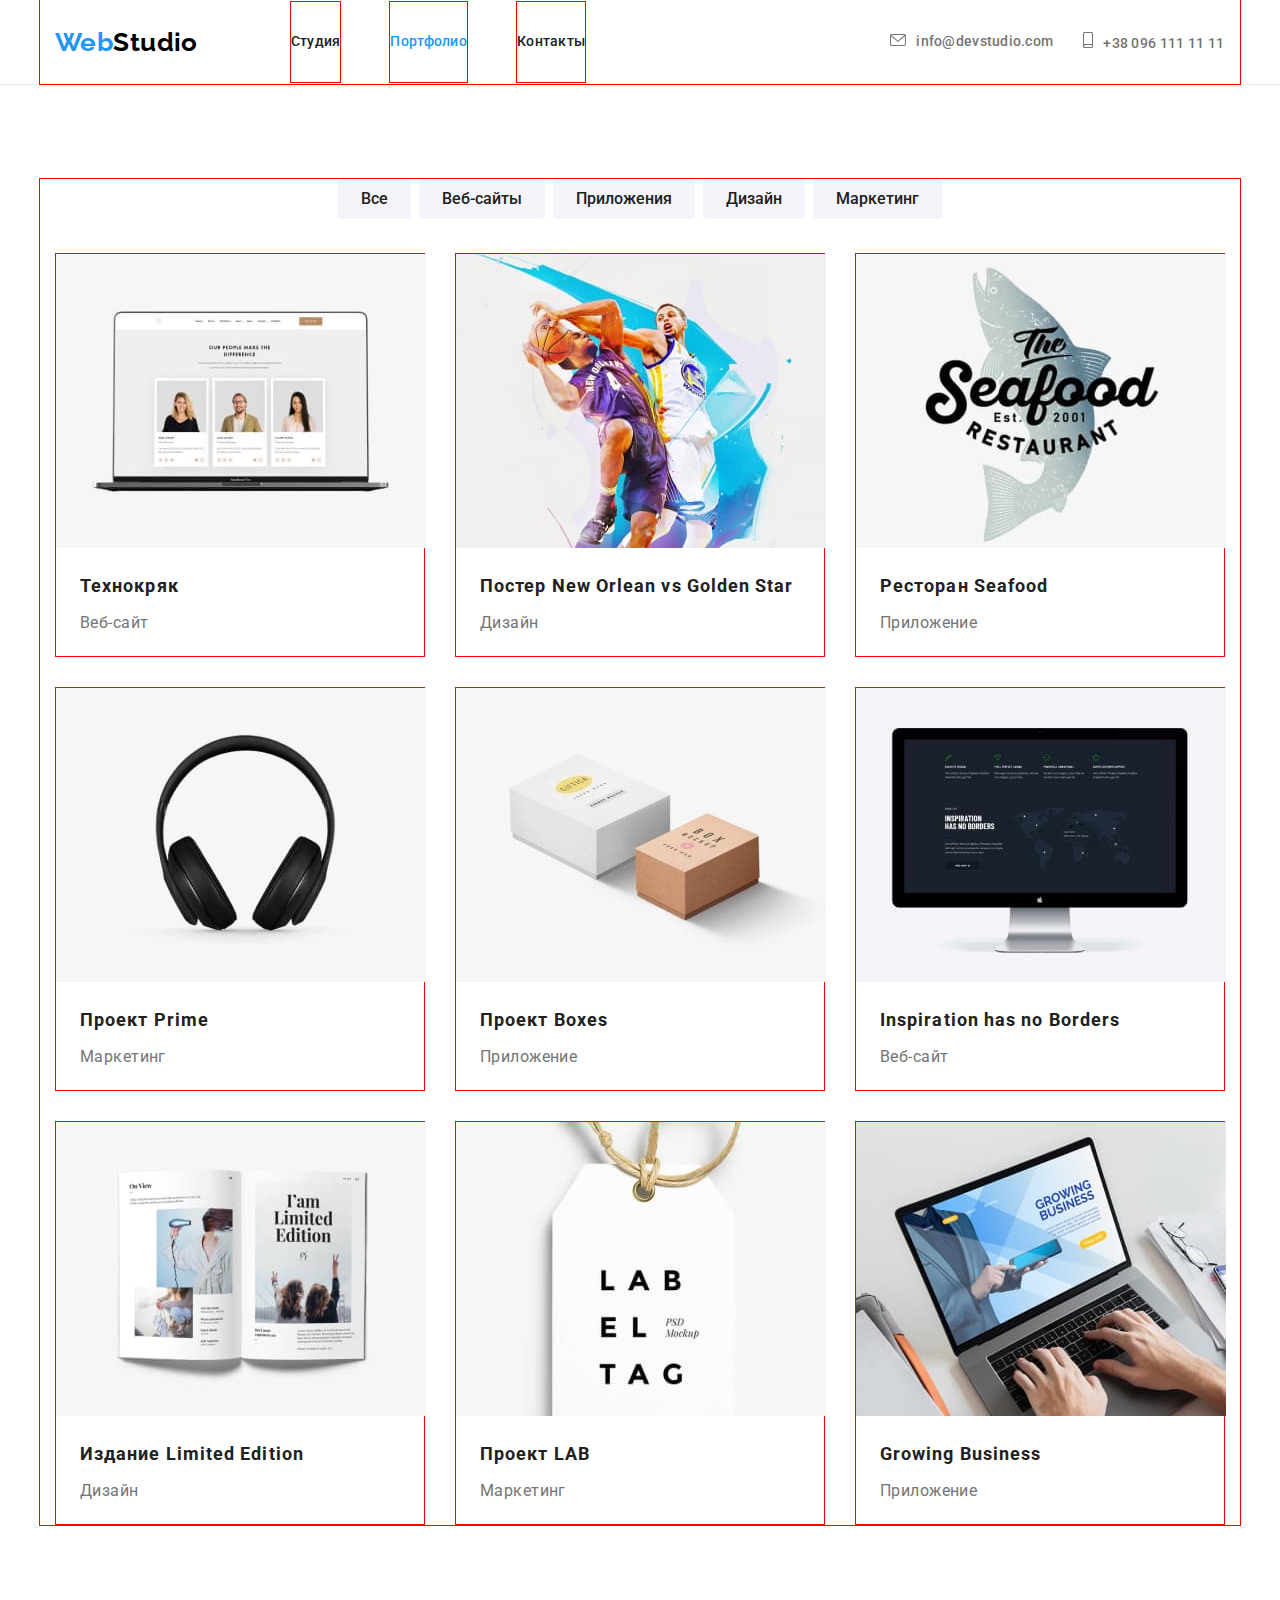
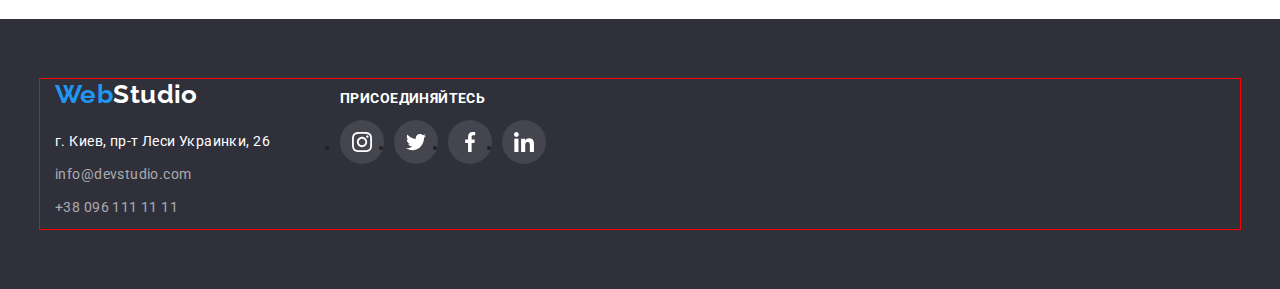
==== portfolio.html @ 24585e3c "coppied" ====
<!DOCTYPE html>
<html lang="en">
<head>
    <meta charset="UTF-8">
    <meta http-equiv="X-UA-Compatible" content="IE=edge">
    <meta name="viewport" content="width=device-width, initial-scale=1.0">
    <title>Document</title>
    <link rel="preconnect" href="https://fonts.googleapis.com">
    <link rel="preconnect" href="https://fonts.gstatic.com" crossorigin>
    <link href="https://fonts.googleapis.com/css2?family=Raleway:wght@700&family=Roboto:wght@400;500;700;900&display=swap"
        rel="stylesheet">
    <link rel="stylesheet" href="https://cdnjs.cloudflare.com/ajax/libs/modern-normalize/1.1.0/modern-normalize.min.css
">
    <link rel="stylesheet" href="./css/style.css">
    
   </head>

<body>

<header class="header">
    <div class="container main-nav">
        <a class="logo link" href=""><span class="current">Web</span>Studio</a>
        <nav class="header-nav">
            <ul class="header-list list">
                <li class="header-item"> <a href="./index.html" class="header-page link">Студия</a></li>
                <li class="header-item"> <a href="./portfolio.html" class="header-page current link">Портфолио</a></li>
                <li class="header-item"> <a href="" class="header-page link">Контакты</a></li>
            </ul>
        </nav>

        <ul class="contacts-list list">

            <li class="contacts-item"><a href="mailto:info@devstudio.com" class="contacts-mail link"><svg class="icon"
                        width="16" height="12">
                        <use href="./images/symbol5-defs.svg#icon-envel"></use>
                    </svg>info@devstudio.com</a></li>



            <li class="contacts-item"> <a href="tel:+380961111111" class="contacts-phone link"><svg class="icon"
                        width="10" height="16">
                        <use href="./images/symbol5-defs.svg#icon-tel"></use>
                    </svg>+38 096 111 11 11</a></li>

        </ul>
    </div>
</header>


<main>
<section class="main">
    <div class="container">
    <h1 class="visually-hidden">навигация</h1>
    <ul class="navigation-list list">
        <li class="btn"><button type="button" class="navigation-button"> Все</button></li>
        <li class="btn"><button type="button" class="navigation-button"> Веб-сайты</button></li>
        <li class="btn"><button type="button" class="navigation-button"> Приложения</button></li>
        <li class="btn"><button type="button" class="navigation-button"> Дизайн</button></li>
        <li class="btn"><button type="button" class="navigation-button"> Маркетинг</button></li>
    </ul>
    
    <ul class="portfolio-list list">        
        <li class="portfolio-item">          
             <a class="portfolio-link link" href=""> 
            <img src="./images/portfolio-image/portfol1.jpg" alt="экран" width="370" />
            <div class="card-border">
            <h2 class="portfolio-example">Технокряк</h2>
            <p class="portfolio-option">Веб-сайт</p></div></a>
        </li>
        <li class="portfolio-item">

            <a class="portfolio-link link" href=""> 
        <img src="./images/portfolio-image/portfol2.jpg" alt="баскетбол игроки" width="370" />
        <div class="card-border">
        <h2 class="portfolio-example"> Постер <span lang="en"> New Orlean vs Golden Star </span></h2>
        <p class="portfolio-option">Дизайн</p></div></a>
        </li>
        <li class="portfolio-item">
            <a class="portfolio-link link" href=""> 
            <img src="./images/portfolio-image/portfol3.jpg" alt="лого ресторана" width="370" />
            <div class="card-border">
            <h2 class="portfolio-example">Ресторан <span lang="en">Seafood </span></h2>
            <p class="portfolio-option">Приложение</p></div></a>
        </li>
        <li class="portfolio-item">
<a class="portfolio-link link" href=""> 
        <img src="./images/portfolio-image/portfol4.jpg" alt="наушники" width="370" />
        <div class="card-border">
    <h2 class="portfolio-example">Проект <span lang="en"> Prime </span></h2>
        <p class="portfolio-option">Маркетинг</p></div></a>
        </li>
        <li class="portfolio-item">
<a class="portfolio-link link" href=""> 
        <img src="./images/portfolio-image/portfol5.jpg" alt="наушники" width="370" />
        <div class="card-border">
        <h2 class="portfolio-example">Проект <span lang="en"> Boxes  </span></h2>
        <p class="portfolio-option">Приложение</p></div></a>
        </li>
        <li class="portfolio-item">
<a class="portfolio-link link" href=""> 
        <img src="./images/portfolio-image/portfol6.jpg" alt="черный экран" width="370" />
        <div class="card-border">
        <h2 lang="en" class="portfolio-example"> <span>Inspiration has no Borders </span></h2>
        <p class="portfolio-option">Веб-сайт</p></div></a>
        </li>
        <li class="portfolio-item">
<a class="portfolio-link link" href=""> 
        <img src="./images/portfolio-image/portfol7.jpg" alt="открытый журнал" width="370" />
        <div class="card-border">
        <h2 class="portfolio-example"> Издание <span lang="en">Limited Edition </span></h2>
        <p class="portfolio-option">Дизайн</p></div></a>
        </li>
        <li class="portfolio-item">
<a class="portfolio-link link" href=""> 
        <img src="./images/portfolio-image/portfol8.jpg" alt="бирка" width="370" />
        <div class="card-border">
        <h2 class="portfolio-example"> Проект <span lang="en"> LAB </span></h2>
        <p class="portfolio-option">Маркетинг</p></div></a>
        </li>
        <li class="portfolio-item">
     <a class="portfolio-link link" href="">        
            <img src="./images/portfolio-image/portfol9.jpg" alt="руки на клавиатуре" width="370"/>
            <div class="card-border">
            <h2 lang="en" class="portfolio-example"> <span> Growing Business </span></h2>
            <p class="portfolio-option">Приложение</p></div></a>
        </li>
    </ul>
    </div>
    </section>
    </main>


<footer class="footer">
    <div class="container box-footer">

        <div class="footer-text">
            <address>
                <a class="logo-footer link" href=""><span class="current">Web</span>Studio</a>

                <ul class="footer-list list">
                    <li class="footer-item"><a href="https://goo.gl/maps/V1P53VzgSbRP7Sv77" class="footer-address link"
                            target="_blank" rel="noopener noindex nofollow">г. Киев,
                            пр-т Леси Украинки, 26</a></li>

                    <li class="footer-item"><a href="mailto:info@devstudio.com"
                            class="footer-mail link">info@devstudio.com</a></li>
                    <li class="footer-item"><a href="tel:+380961111111" class="footer-phone link">+38 096 111 11
                            11</a></li>
                </ul>
            </address>
        </div>

        <div class="join">
            <h2 class="join-title">присоединяйтесь</h2>
            <ul class="socials-footer">
                <li class="soc-item-footer"> <a href="" class="soc-link-footer"> <svg class="soc-icon-footer" width="20"
                            height="20">
                            <use href="./images/symbol-defs.svg#icon-instagram"></use>
                        </svg></a></li>
                <li class="soc-item-footer"> <a href="" class="soc-link-footer"> <svg class="soc-icon-footer" width="20"
                            height="20">
                            <use href="./images/symbol-defs.svg#icon-twitter"></use>
                        </svg></a></li>
                <li class="soc-item-footer"> <a href="" class="soc-link-footer"> <svg class="soc-icon-footer" width="20"
                            height="20">
                            <use href="./images/symbol-defs.svg#icon-facebook"></use>
                        </svg></a></li>
                <li class="soc-item-footer"> <a href="" class="soc-link-footer"> <svg class="soc-icon-footer" width="20"
                            height="20">
                            <use href="./images/symbol-defs.svg#icon-linkedin"></use>
                        </svg></a></li>
            </ul>
        </div>

    </div>
</footer>
    </body>


</html>
---- css/style.css ----
:root{
    --header-color: #ffffff;
    --hero-footer-color: #2F303A;
    --button-color: #2196F3;
    --titles-color: #212121;
    --text-color: #757575;
    --btn-bcg-color: #F5F4FA;
    --logo-header-color: #000000;
    --footer-phone-color: rgba(255, 255, 255, 0.6);
}
img {
    display: block;
}


p,
h1,
h2,
h3,
h4,
h5,
h6 {
    margin: 0;
}

body {
    
    background-color: var(--header-color);
    color: var(--titles-color) ;
    font-family: 'Roboto',
    sans-serif;
    font-size: 14px;
    letter-spacing: 0.03em;
    }

   
.list {
   padding: 0;
   margin: 0;

list-style: none;
}

.link {
    text-decoration: none;
   
}

.container {
        width: 1200px;
        padding-left: 15px;
        padding-right: 15px;
        margin: 0 auto;

        outline: 1px solid red;
    }

.visually-hidden {
    position: absolute;
    white-space: nowrap;
    width: 1px;
    height: 1px;
    overflow: hidden;
    border: 0;
    padding: 0;
    clip: rect(0 0 0 0);
    clip-path: inset(50%);
    margin: -1px;
}

/*header*/

.header {
    border-bottom: 1px solid #ECECEC;
}
  
 
.main-nav {
    display: flex;
    align-items: center;
}

.header-list {
    display: flex;
    margin-left: 93px;
   
}

.header-list .header-item {

 outline: 1px solid red;  
    
}

.header-list .header-item+ .header-item {

margin-left: 50px;

}


.logo,
.logo-header {
    
    font-family: 'Raleway',sans-serif;
    font-style: normal;
    font-weight: 700;
    font-size: 26px;
    line-height: 1.19;                  

    color: var(--logo-header-color);
}

.header-page {
    display: block;
    padding-top: 32px;
    padding-bottom: 32px;
}
   

.header-item,
.header-page {

    font-weight: 500;
    line-height: 1.14;
    letter-spacing: 0.02em;

    color: var(--titles-color)
    
         }


.current {
    color: var(--button-color)
}

.contacts-list {
    display: flex;
    margin-left: auto;
    align-items: center;
    margin-left: 305px;
    margin-right: auto;
}

.contacts-list .contacts-item+ .contacts-item {
    margin-left: 30px;
}


.contacts-item{
    display: block;
    align-items: center;

}

.contacts-item :hover,
.contacts-item :focus{
    color: #2196F3;
    fill: currentColor;
}

.icon {
    margin-right: 10px;
    fill: currentColor;
}

/*.contacts-mail::before{
content: "";
width: 16px;
height: 12px;

background-size: contain;
background-image: url(../images/envel.svg);
display: block;
margin-right: 10px;

cursor: pointer;
}


/*.contacts-phone::before{
content: "";
width: 10px;
height: 16px;

background-size: contain;
background-image: url(../images/tel.svg);
display: block;
margin-right: 10px;
cursor: pointer;

}*/
 
.contacts-phone::before :hover {
fill: #2196F3;
}
.contacts-mail,
.contacts-phone {
    
    font-family: 'Roboto';
    font-style: normal;
    font-weight: 500;
    line-height: 1.14;
    letter-spacing: 0.02em;
display: flex;
    padding: 32px 0;
align-items: baseline;
    color: var(--text-color);
}


.header-item :hover,
.header-item :focus {

    color: var(--button-color);
    background-color: var(--header-color);
}

.contacts-item :hover,
.contacts-item :focus {
    color: var(--button-color);
}



/*first-page*/

/*hero*/

.hero {
text-align: center; 
background: var(--hero-footer-color);

margin-bottom: 0;
padding-top: 200px;
padding-bottom: 280px;
max-width: 1600px;
height: 600px;
margin: 0 auto;
}


.hero {
    background-image: linear-gradient(rgba(47, 48, 58, 0.4),
     rgba(47, 48, 58, 0.4)), url(./image.css/hero-image.png);
   
    background-repeat: no-repeat;
    background-position: center;
    background-size: cover;
   

   

}
.hero-title {        
    width: 696px;

    margin: 0 auto;   
    margin-bottom: 30px;
    font-weight: 900;
    font-size: 44px;
    line-height: 1.36;
    letter-spacing: 0.06em;
    
    text-transform: uppercase;
    color: var(--header-color)
    
   }

.hero-button {
    border: 1px transparent;
    border-radius: 4px;
    padding: 10px 32px;
    margin-top: 0;

    width: 200px;
    height: 50px;
    display: inline-block;
    
    
    font-family: inherit;
    font-style: normal;
    font-size: 16px;
    line-height: 1.87;
    letter-spacing: 0.06em;
    background-color: var(--button-color);

    color: var(--header-color);

    cursor: pointer;
}

.hero-button:hover {
 color: var(--header-color);
 background: #188CE8;
}

    /*main*/

    /* features */

    .features-list {
        display: flex;
    }

    .features-list .features-item+ .features-item{
        margin-left: 30px;
    }

    .features-item-title{
      font-size: 14px; 
     margin-bottom: 10px;

    font-weight: 700;
    line-height: 1.14;
    text-transform: uppercase;
    
    color: var(--titles-color);
    }
     
    
    .features-item-title-text {
        
        font-weight: 400;
        line-height: 1.71; 

        color: var(--text-color);}

    .features  {
       padding-top: 94px;
       padding-bottom: 94px;
        }
        
.features-item::before {
    display: block;
    content: "";
        height: 120px;
    background-color: red;
   margin-bottom: 30px;
    
    background-repeat: no-repeat;
    background-position: center;
    background-color: #F5F4FA;
}

.icon-antena::before{
    background-image: url(../images/antenna\ .png);
}
.icon-watch::before{
    background-image: url(../images/watch.png);
}
.icon-comp::before{
    background-image: url(../images/comp.png);
}
.icon-astronaut::before{
    background-image: url(../images/astronaut\ .png);
}
/*product*/

.product {

    margin-top: 0;
    padding: bottom 94px;;
    }

.product-title {
    margin-bottom: 50px;
    margin-top: 0;

    font-weight: 700;
    font-size: 36px;
    line-height: 1.16;    
    text-align: center;

    color: var(--titles-color);    
}



.product-list{

    display: flex;
    margin-top: 0;
      }

   .product-list .product-image+ .product-image{
       margin-left: 30px;
   }

/*staff*/


.staff {
    padding: 94px 0;
    margin-top: 94px;
    margin-bottom: 0;

    background-color: #F5F4FA;   
      }  

 .position {
     padding-top: 30px;
     text-align: center;
 } 

.staff-person{

    background-color: var(--header-color);

    border-radius: 0px 0px 4px 4px;
    box-shadow: 0px 1px 3px rgba(0, 0, 0, 0.12),
    0px 1px 1px rgba(0, 0, 0, 0.14),
    0px 2px 1px rgba(0, 0, 0, 0.2);
    border-radius: 0px 0px 4px 4px;

    cursor: pointer;
        }

.staff-title {
margin-bottom: 50px;
   
font-weight: 700;
font-size: 36px;
line-height: 1.16;
text-align: center;

color: var(--hero-footer-color);
}

 .staff-name {
    margin-top: 0;
    margin-bottom: 10px;
    text-align: center;

    font-weight: 500;
    font-size: 16px;
    line-height: 1.18; 
    
    color: var(--titles-color);
 }

 .staff-job {
    margin-top: 0px;
    
    font-weight: 400;
    font-size: 16px;
    line-height: 1.18;   
        
    color: var(--text-color);
 }

 .staff-list {
     display: flex;
      }

.staff-list .staff-person+.staff-person {
    margin-left: 30px;
}

.socials {
    display: flex;
    justify-content: center;

    margin-top: 16px;
    padding-bottom: 30px;
}

.soc-link {
    width: 44px;
    height: 44px;
    
    display: flex;
    border-radius: 50px;
    justify-content: center;
    align-items: center;
 
}

.soc-item :hover{
    background-color: var(--button-color);

}

.soc-icon {
    fill: #AFB1B8;
}

.soc-link:hover .soc-icon,
.soc-link:focus .soc-icon  {                       
    fill: #ffffff;
  
}


 .soc-item + .soc-item {
    margin-left: 10px;
}


 /*second-page*/
 
/*main*/
.main {
    padding-top: 94px;
    padding-bottom: 94px;
}
.navigation-list {
    justify-content: center;
    display: flex;     
}

.navigation-list .btn+ .btn{
    margin-left: 8px;
}

.navigation-button  {
    padding: 6px 22px;

    text-align: center;
    max-width: 145px;
    display: block;
    border-radius: 4px;
    border: 1px solid transparent;
    font-family: inherit;
    font-style: normal;
    font-weight: 500;
    font-size: 16px;
    line-height: 1.62;      

    background-color:var(--btn-bcg-color);
    color: var(--titles-color);
    cursor: pointer;
    
}


.navigation-button:hover ,
.navigation-button:focus{

    color: var(--header-color);
    background-color: var(--button-color);

    box-shadow: 0px 3px 1px rgba(0, 0, 0, 0.1),
    0px 1px 2px rgba(0, 0, 0, 0.08),
    0px 2px 2px rgba(0, 0, 0, 0.12);
    border-radius: 4px;
    
} 

.portfolio-item {
margin-bottom: 30px;
margin-right: 30px;
width: 370px;
height: 404px;
    cursor: pointer;
   border: 1px solid red;

}


.portfolio-item:nth-child(3n) {
    margin-right: 0;
}


.portfolio-item:nth-last-child(-n +3) {
     margin-bottom: 0;
}


.portfolio-link{
    display: block;
}

.portfolio-link:hover,
.portfolio-link:focus
 {
  box-shadow: 0px 1px 1px rgba(0, 0, 0, 0.12),
        0px 4px 4px rgba(0, 0, 0, 0.06),
        1px 4px 6px rgba(0, 0, 0, 0.16);
        
}

.portfolio-list {
    display: flex;
    flex-wrap: wrap;
    margin-top: 34px;
  
}
 
.card-border {
    
    padding: 20px 24px;
    width: 370px;
}

.portfolio-example {
    margin-bottom: 4px;

    font-weight: 700;
    font-size: 18px;
    line-height: 2;        
    letter-spacing: 0.06em;    
    
    color: var(--titles-color);
}

.portfolio-option {
    font-weight: 400;
    font-size: 16px;
    line-height: 1.87;    
        
    color: var(--text-color);
}


/*clients*/

.clients{
    padding: 94px 0;
}

.clients-title {
    font-family: 'Roboto';
    font-style: normal;
    font-weight: 700;
    font-size: 36px;
    line-height: 42px;
    text-align: center;
    letter-spacing: 0.03em;
    
    color: #212121;

    
    margin-bottom: 50px;
}

.clients-list {
    display: flex;
  
   margin-left: 0;
}

.clients-list .clients-logo+.clients-logo {
    margin-left: 30px;
}

/*.clients-list :hover{
    border-color: #2196F3;
    fill: #2196F3;
}*/

.svg-link {
    fill: #AFB1B8;
}

.svg-link:hover,
.svg-link:focus{
    fill: #2196F3 ;
}

.clients-logo {
    width: 170px;
    height: 92px;
    
    align-items: center;
    justify-content: center;
   
    border: 1px solid #AFB1B8;
    border-radius: 4px;

    cursor: pointer;
    display: flex;
    
}


.client-icon {
    display: flex;
    margin: 16px 32px;   
  
   }

.clients-logo:hover,
.clients-logo:focus {

    border-color: var(--button-color);
    }

 /*footer*/

 
.footer {
    display: flex;
    padding: 60px 0;
    
    background-color: var(--hero-footer-color);
    
   }

.box-footer {
   
display: flex;
align-items: baseline;
}
   

   .footer-text {
    
    align-items: center;
    
   }

.footer-list {
    font-family: 'Roboto';
    font-style: normal;
    font-weight: 400;
    line-height: 1.71;
    
   }


.footer-list :hover {
    color: var(--button-color)
}

.logo-footer{
    display: inline-block;
   
    margin-bottom: 20px;
   
    font-family: 'Raleway', sans-serif;
    font-style: normal; 
    font-weight: 700;
    font-size: 26px;
    line-height: 1.19;      
        
    color: var(--header-color);
}

.footer-address, .footer-mail {  

    color: var(--header-color);
}



.footer-mail,
.footer-phone { 

    color: var(--footer-phone-color);
}

.footer-item {
    margin-bottom: 9px;
}

.footer-item :last-child {
    margin-bottom: 0;
}

.join {
  margin-left: 70px; 
 width: 206px;
 height: 80px;

}  
   

.join-title {
    font-family: 'Roboto';
    font-style: normal;
    font-weight: 700;
    font-size: 14px;
    line-height: 16px;
    letter-spacing: 0.03em;
    text-transform: uppercase;
   
    color: #FFFFFF;

}



.soc-link-footer{
    width: 44px;
    height: 44px;
    background-color:  rgba(255, 255, 255, 0.1);;
    display: flex;
    border-radius: 50px;
    justify-content: center;
    align-items: center;
margin-left: 0;
}

.soc-item-footer+ .soc-item-footer{
    margin-left: 10px;
}

.soc-link-footer:hover{
    background-color: #2196F3;
   
}

.socials-footer {
    display: flex;
  justify-content: center;
    padding-left: 0;
    
    padding: 0 auto;
}



.soc-icon-footer{
    fill: #ffffff;
}
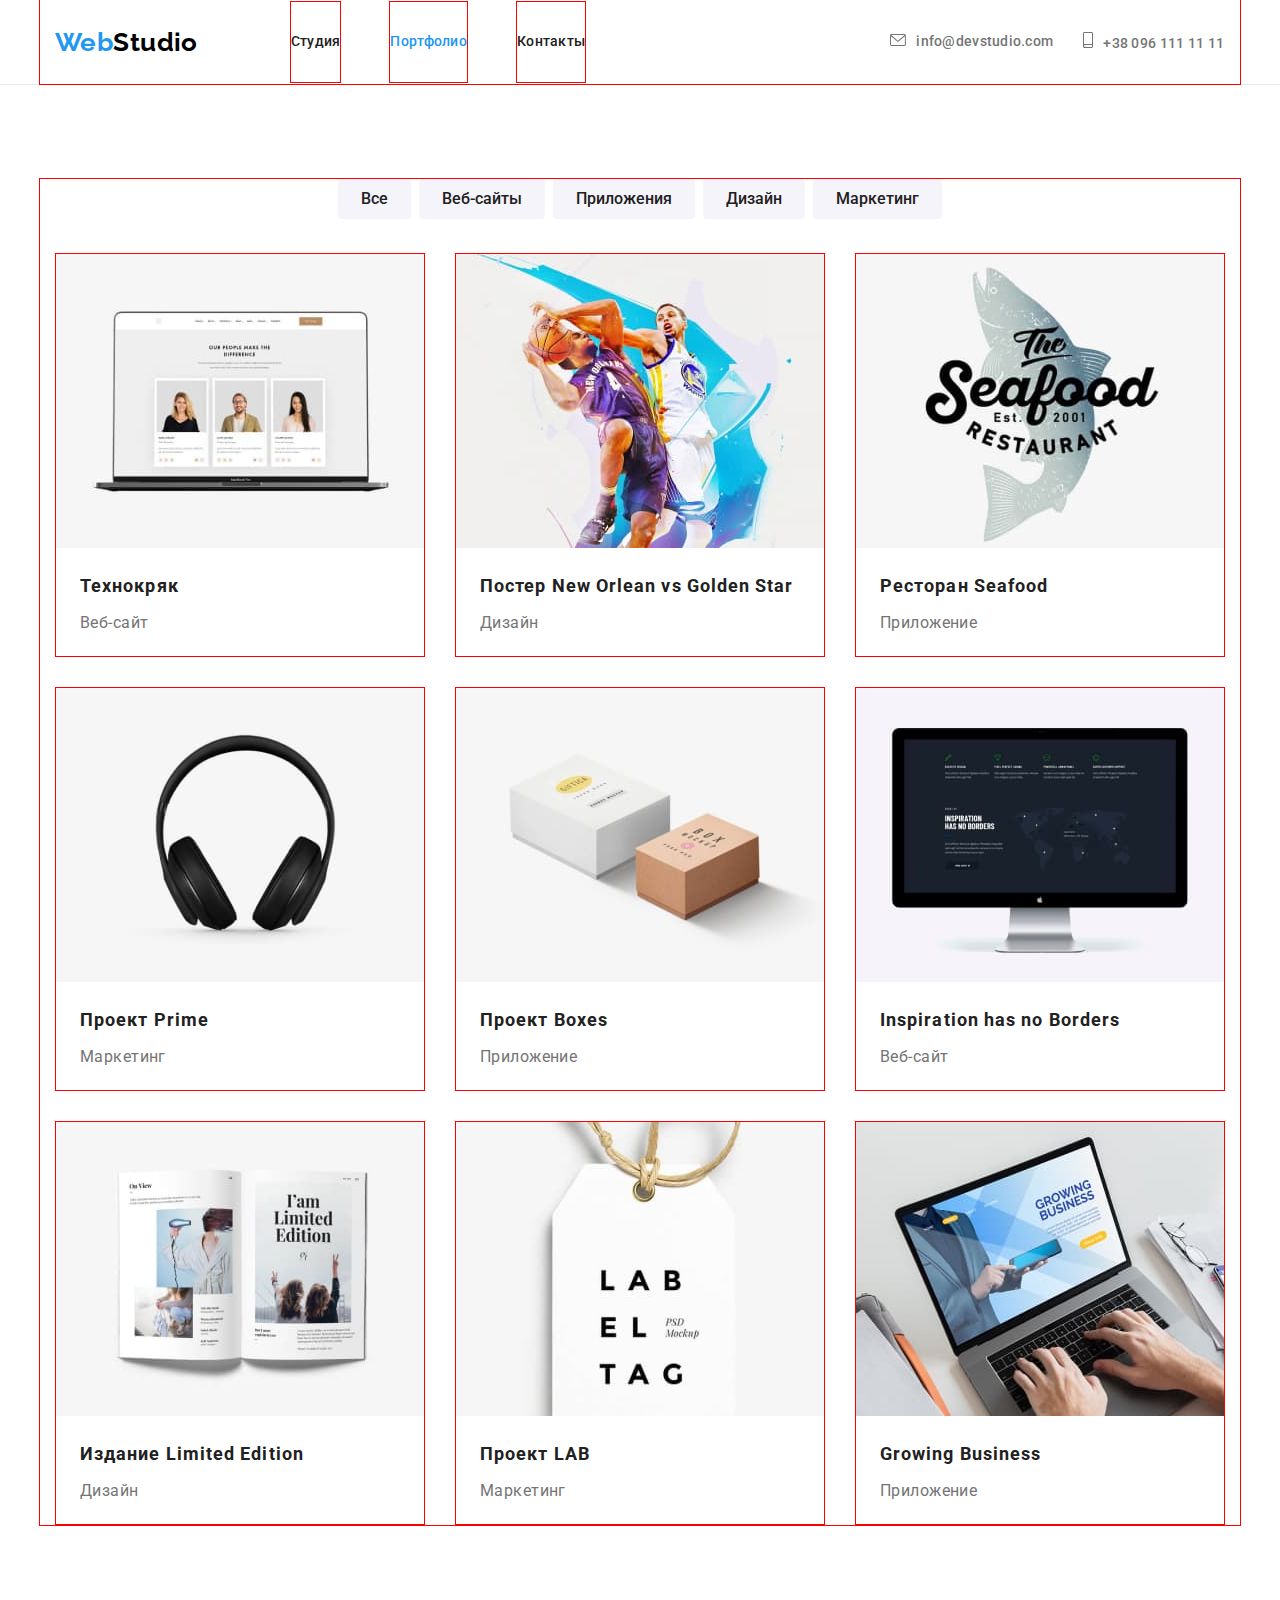
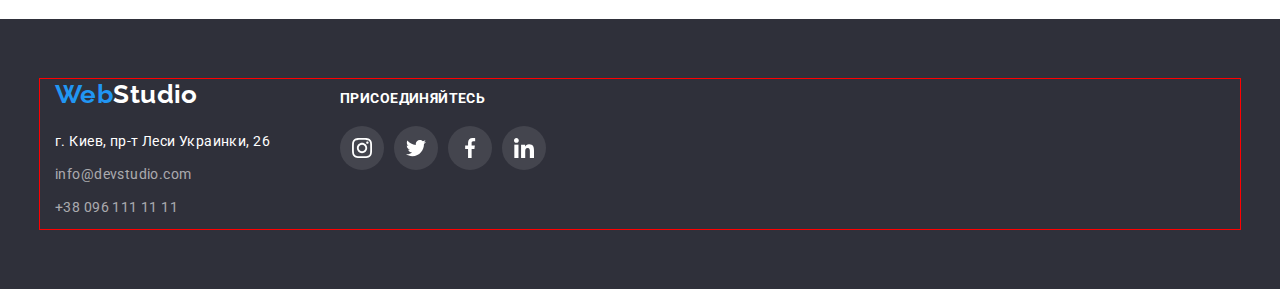
==== commit a7ba3dd6: "jg" ====
--- a/portfolio.html
+++ b/portfolio.html
@@ -59,70 +59,124 @@
         <li class="btn"><button type="button" class="navigation-button"> Маркетинг</button></li>
     </ul>
     
-    <ul class="portfolio-list list">        
-        <li class="portfolio-item">          
-             <a class="portfolio-link link" href=""> 
-            <img src="./images/portfolio-image/portfol1.jpg" alt="экран" width="370" />
+    <ul class="portfolio-list list"> 
+
+           <li class="portfolio-item">   
+                <div class="portfolio-thumb">
+             <a class="portfolio-link link" href="">                
+                   
+             <img src="./images/portfolio-image/portfol1.jpg" alt="экран" width="370" /></a>
+            <p class="portfolio-text">Ресурс предлагает комплексные предложения с разным уровнем функционала и сервисов. Все это
+                позволит посетителю получить
+                исчерпывающие сведения о компании или частном лице.</p></div>
             <div class="card-border">
             <h2 class="portfolio-example">Технокряк</h2>
-            <p class="portfolio-option">Веб-сайт</p></div></a>
-        </li>
-        <li class="portfolio-item">
-
-            <a class="portfolio-link link" href=""> 
-        <img src="./images/portfolio-image/portfol2.jpg" alt="баскетбол игроки" width="370" />
-        <div class="card-border">
-        <h2 class="portfolio-example"> Постер <span lang="en"> New Orlean vs Golden Star </span></h2>
-        <p class="portfolio-option">Дизайн</p></div></a>
-        </li>
-        <li class="portfolio-item">
-            <a class="portfolio-link link" href=""> 
-            <img src="./images/portfolio-image/portfol3.jpg" alt="лого ресторана" width="370" />
+            <p class="portfolio-option">Веб-сайт</p></div>
+          </li>
+
+          <li class="portfolio-item">
+          <div class="portfolio-thumb">  
+            <a class="portfolio-link link" href="">  
+    
+          <img src="./images/portfolio-image/portfol2.jpg" alt="баскетбол игроки" width="370" /></a>
+          <p class="portfolio-text">Ресурс предлагает комплексные предложения с разным уровнем функционала и сервисов. Все это
+            позволит посетителю получить
+            исчерпывающие сведения о компании или частном лице.</p></div>
+           
+          <div class="card-border">
+          <h2 class="portfolio-example"> Постер <span lang="en"> New Orlean vs Golden Star </span></h2>
+          <p class="portfolio-option">Дизайн</p></div>
+          </li>
+
+          <li class="portfolio-item">
+          <div class="portfolio-thumb">  
+            <a class="portfolio-link link" href="">  
+    
+            <img src="./images/portfolio-image/portfol3.jpg" alt="лого ресторана" width="370" /></a>
+            <p class="portfolio-text">Ресурс предлагает комплексные предложения с разным уровнем функционала и сервисов. Все это
+                позволит посетителю получить
+                исчерпывающие сведения о компании или частном лице.</p></div>
             <div class="card-border">
             <h2 class="portfolio-example">Ресторан <span lang="en">Seafood </span></h2>
-            <p class="portfolio-option">Приложение</p></div></a>
-        </li>
-        <li class="portfolio-item">
-<a class="portfolio-link link" href=""> 
-        <img src="./images/portfolio-image/portfol4.jpg" alt="наушники" width="370" />
-        <div class="card-border">
-    <h2 class="portfolio-example">Проект <span lang="en"> Prime </span></h2>
-        <p class="portfolio-option">Маркетинг</p></div></a>
-        </li>
-        <li class="portfolio-item">
-<a class="portfolio-link link" href=""> 
-        <img src="./images/portfolio-image/portfol5.jpg" alt="наушники" width="370" />
+            <p class="portfolio-option">Приложение</p></div>
+            </li>
+
+             <li class="portfolio-item">
+           <div class="portfolio-thumb">  
+           <a class="portfolio-link link" href="">
+   
+            <img src="./images/portfolio-image/portfol4.jpg" alt="наушники" width="370" /></a>
+           <p class="portfolio-text">Ресурс предлагает комплексные предложения с разным уровнем функционала и сервисов. Все это
+            позволит посетителю получить
+            исчерпывающие сведения о компании или частном лице.</p></div>
+              <div class="card-border">
+         <h2 class="portfolio-example">Проект <span lang="en"> Prime </span></h2>
+        <p class="portfolio-option">Маркетинг</p></div>
+        </li>
+
+        <li class="portfolio-item">
+          <div class="portfolio-thumb">  
+        <a class="portfolio-link link" href="">
+   
+        <img src="./images/portfolio-image/portfol5.jpg" alt="наушники" width="370" /></a>
+        <p class="portfolio-text">Ресурс предлагает комплексные предложения с разным уровнем функционала и сервисов. Все это
+            позволит посетителю получить
+            исчерпывающие сведения о компании или частном лице.</p></div>
         <div class="card-border">
         <h2 class="portfolio-example">Проект <span lang="en"> Boxes  </span></h2>
-        <p class="portfolio-option">Приложение</p></div></a>
-        </li>
-        <li class="portfolio-item">
-<a class="portfolio-link link" href=""> 
-        <img src="./images/portfolio-image/portfol6.jpg" alt="черный экран" width="370" />
+        <p class="portfolio-option">Приложение</p></div>
+        </li>
+
+        <li class="portfolio-item">
+         <div class="portfolio-thumb">  
+         <a class="portfolio-link link" href=""> 
+    
+        <img src="./images/portfolio-image/portfol6.jpg" alt="черный экран" width="370" /></a>
+        <p class="portfolio-text">Ресурс предлагает комплексные предложения с разным уровнем функционала и сервисов. Все это
+            позволит посетителю получить
+            исчерпывающие сведения о компании или частном лице.</p></div>
         <div class="card-border">
         <h2 lang="en" class="portfolio-example"> <span>Inspiration has no Borders </span></h2>
-        <p class="portfolio-option">Веб-сайт</p></div></a>
-        </li>
-        <li class="portfolio-item">
-<a class="portfolio-link link" href=""> 
-        <img src="./images/portfolio-image/portfol7.jpg" alt="открытый журнал" width="370" />
+        <p class="portfolio-option">Веб-сайт</p></div>
+        </li>
+
+        <li class="portfolio-item">
+          <div class="portfolio-thumb">  
+        <a class="portfolio-link link" href="">  
+    
+        <img src="./images/portfolio-image/portfol7.jpg" alt="открытый журнал" width="370" /></a>
+        <p class="portfolio-text">Ресурс предлагает комплексные предложения с разным уровнем функционала и сервисов. Все это
+            позволит посетителю получить
+            исчерпывающие сведения о компании или частном лице.</p></div>
         <div class="card-border">
         <h2 class="portfolio-example"> Издание <span lang="en">Limited Edition </span></h2>
-        <p class="portfolio-option">Дизайн</p></div></a>
-        </li>
-        <li class="portfolio-item">
-<a class="portfolio-link link" href=""> 
-        <img src="./images/portfolio-image/portfol8.jpg" alt="бирка" width="370" />
+        <p class="portfolio-option">Дизайн</p></div>
+        </li>
+
+        <li class="portfolio-item">
+        <div class="portfolio-thumb">  
+        <a class="portfolio-link link" href=""> 
+    
+        <img src="./images/portfolio-image/portfol8.jpg" alt="бирка" width="370" /></a>
+        <p class="portfolio-text">Ресурс предлагает комплексные предложения с разным уровнем функционала и сервисов. Все это
+            позволит посетителю получить
+            исчерпывающие сведения о компании или частном лице.</p></div>
         <div class="card-border">
         <h2 class="portfolio-example"> Проект <span lang="en"> LAB </span></h2>
-        <p class="portfolio-option">Маркетинг</p></div></a>
-        </li>
-        <li class="portfolio-item">
-     <a class="portfolio-link link" href="">        
-            <img src="./images/portfolio-image/portfol9.jpg" alt="руки на клавиатуре" width="370"/>
+        <p class="portfolio-option">Маркетинг</p></div>
+        </li>
+
+        <li class="portfolio-item">
+         <div class="portfolio-thumb">     
+     <a class="portfolio-link link" href="">         
+            
+            <img src="./images/portfolio-image/portfol9.jpg" alt="руки на клавиатуре" width="370"/></a>
+            <p class="portfolio-text">Ресурс предлагает комплексные предложения с разным уровнем функционала и сервисов. Все это
+                позволит посетителю получить
+                исчерпывающие сведения о компании или частном лице.</p></div>
             <div class="card-border">
             <h2 lang="en" class="portfolio-example"> <span> Growing Business </span></h2>
-            <p class="portfolio-option">Приложение</p></div></a>
+            <p class="portfolio-option">Приложение</p></div>
         </li>
     </ul>
     </div>
@@ -152,7 +206,7 @@
 
         <div class="join">
             <h2 class="join-title">присоединяйтесь</h2>
-            <ul class="socials-footer">
+            <ul class="socials-footer list">
                 <li class="soc-item-footer"> <a href="" class="soc-link-footer"> <svg class="soc-icon-footer" width="20"
                             height="20">
                             <use href="./images/symbol-defs.svg#icon-instagram"></use>
--- a/css/style.css
+++ b/css/style.css
@@ -12,6 +12,7 @@
     --logo-header-color: #000000;
     --footer-phone-color: rgba(255, 255, 255, 0.6);
 }
+
 img {
     display: block;
 }
@@ -35,6 +36,8 @@
     sans-serif;
     font-size: 14px;
     letter-spacing: 0.03em;
+
+   
     }
 
    
@@ -76,6 +79,7 @@
 
 .header {
     border-bottom: 1px solid #ECECEC;
+   
 }
   
  
@@ -154,13 +158,15 @@
 .contacts-item{
     display: block;
     align-items: center;
-
+    
+   
 }
 
 .contacts-item :hover,
 .contacts-item :focus{
     color: #2196F3;
     fill: currentColor;
+   
 }
 
 .icon {
@@ -168,36 +174,18 @@
     fill: currentColor;
 }
 
-/*.contacts-mail::before{
-content: "";
-width: 16px;
-height: 12px;
-
-background-size: contain;
-background-image: url(../images/envel.svg);
-display: block;
-margin-right: 10px;
-
-cursor: pointer;
-}
-
-
-/*.contacts-phone::before{
-content: "";
-width: 10px;
-height: 16px;
-
-background-size: contain;
-background-image: url(../images/tel.svg);
-display: block;
-margin-right: 10px;
-cursor: pointer;
-
-}*/
- 
+.contacts-phone::before{
+    transition-property: background-color;
+    transition-duration: 250ms;
+    transition-timing-function: cubic-bezier(0.4, 0, 0.2, 1);
+    }
+}
+
 .contacts-phone::before :hover {
 fill: #2196F3;
 }
+
+
 .contacts-mail,
 .contacts-phone {
     
@@ -218,12 +206,10 @@
 
     color: var(--button-color);
     background-color: var(--header-color);
-}
-
-.contacts-item :hover,
-.contacts-item :focus {
-    color: var(--button-color);
-}
+    
+}
+
+
 
 
 
@@ -292,12 +278,61 @@
     color: var(--header-color);
 
     cursor: pointer;
+ transition-property: background-color;
+ transition-duration: 250ms;
+ transition-timing-function: cubic-bezier(0.4, 0, 0.2, 1);
+    
 }
 
 .hero-button:hover {
  color: var(--header-color);
  background: #188CE8;
-}
+
+}
+
+
+/*backdrop*/
+
+.backdrop {
+    position: fixed;
+    top: 0;
+    left: 0;
+    width: 100%;
+    height: 100%;
+background: rgba(0, 0, 0, 0.2);
+}
+
+.backdrop.is-hidden {
+    opacity: 0;
+    pointer-events: none;
+}
+
+.modal {
+    position: absolute;
+    top: 50%;
+    left: 50%;
+    transform: translate(-50%, -50%);
+    min-width: 528px;
+    min-height: 581px;
+    padding: 15px;
+
+    background-color: #fff;
+    
+}
+
+.close-button{
+    position: absolute;
+    width: 30px;
+    height: 30px;
+    top: 8px;
+    right: 8px;
+    background: #FFFFFF;
+    border: 1px solid rgba(0, 0, 0, 0.1);
+    box-sizing: border-box;
+    border-radius: 50%;
+    padding: 6px;
+}
+
 
     /*main*/
 
@@ -359,6 +394,8 @@
 .icon-astronaut::before{
     background-image: url(../images/astronaut\ .png);
 }
+
+
 /*product*/
 
 .product {
@@ -379,6 +416,41 @@
     color: var(--titles-color);    
 }
 
+
+.product-thumb {
+    position: relative;
+   
+    }
+
+
+    .product-thumb::before{
+        content: "";
+        position: absolute;
+        display: inline-block;
+        width: 100%;
+        height: 70px;
+        position: absolute;
+        background: rgba(47, 48, 58, 0.8);
+       bottom: 0;
+               
+    }
+
+
+.product-text {
+    bottom: 27px;
+    left: 83px;
+  position: absolute;
+    font-weight: 700;
+    font-size: 14px;
+    line-height: 16px;
+   
+    letter-spacing: 0.03em;
+    text-transform: uppercase;
+    
+    color: var(--header-color);
+   
+    display: flex;
+}
 
 
 .product-list{
@@ -477,8 +549,11 @@
     border-radius: 50px;
     justify-content: center;
     align-items: center;
- 
-}
+    transition: background-color 1000ms cubic-bezier(0.4, 0, 0.2, 1),
+    color 1000ms cubic-bezier(0.4, 0, 0.2, 1);
+   }
+
+
 
 .soc-item :hover{
     background-color: var(--button-color);
@@ -487,12 +562,14 @@
 
 .soc-icon {
     fill: #AFB1B8;
+transition: background-color 1000ms cubic-bezier(0.4, 0, 0.2, 1),
+color 1000ms cubic-bezier(0.4, 0, 0.2, 1);
 }
 
 .soc-link:hover .soc-icon,
 .soc-link:focus .soc-icon  {                       
     fill: #ffffff;
-  
+
 }
 
 
@@ -535,6 +612,9 @@
     color: var(--titles-color);
     cursor: pointer;
     
+    transition-property: background-color;
+    transition-duration: 250ms;
+    transition-timing-function: cubic-bezier(0.4, 0, 0.2, 1);
 }
 
 
@@ -550,6 +630,58 @@
     border-radius: 4px;
     
 } 
+
+
+.portfolio-thumb {
+    position: relative;
+overflow: hidden;
+}
+
+
+.portfolio-thumb::before{
+    content: "";
+    display: inline-block;
+    width: 370px;
+    height: 294px;
+    position: absolute;
+    background: rgba(33, 150, 243, 0.9);
+    
+    transform: translateY(350px);
+    
+    }
+
+       .portfolio-item:hover .portfolio-thumb::before{
+        transition: transform 250ms cubic-bezier(0.4, 0, 0.2, 1);
+        
+        transform: translateY(0);
+       }
+
+
+.portfolio-text {
+   position: absolute;
+      font-weight: 400;
+    font-size: 18px;
+    line-height: 28px;       
+    letter-spacing: 0.03em;
+
+    width: 322px;
+    height: 168px;
+   
+    color: var(--header-color);
+    
+    
+    top: 63px;
+    left: 24px;
+    
+    display: flex;
+    transform: translateY(350px);
+   }
+
+.portfolio-item:hover .portfolio-text {
+    transition: transform 250ms cubic-bezier(0.4, 0, 0.2, 1);
+    opacity: 1;
+    transform: translate(0);
+}
 
 .portfolio-item {
 margin-bottom: 30px;
@@ -574,10 +706,11 @@
 
 .portfolio-link{
     display: block;
-}
-
-.portfolio-link:hover,
-.portfolio-link:focus
+   
+}
+
+.portfolio-item:hover,
+.portfolio-item:focus
  {
   box-shadow: 0px 1px 1px rgba(0, 0, 0, 0.12),
         0px 4px 4px rgba(0, 0, 0, 0.06),
@@ -649,18 +782,19 @@
     margin-left: 30px;
 }
 
-/*.clients-list :hover{
-    border-color: #2196F3;
-    fill: #2196F3;
-}*/
 
 .svg-link {
     fill: #AFB1B8;
+
+    transition-property: background-color;
+    transition-duration: 1000ms;
+    transition-timing-function: cubic-bezier(0.4, 0, 0.2, 1);
 }
 
 .svg-link:hover,
 .svg-link:focus{
     fill: #2196F3 ;
+    
 }
 
 .clients-logo {
@@ -676,6 +810,9 @@
     cursor: pointer;
     display: flex;
     
+    transition-property: background-color;
+    transition-duration: 1000ms;
+    transition-timing-function: cubic-bezier(0.4, 0, 0.2, 1);
 }
 
 
@@ -689,6 +826,7 @@
 .clients-logo:focus {
 
     border-color: var(--button-color);
+    
     }
 
  /*footer*/
@@ -720,12 +858,16 @@
     font-style: normal;
     font-weight: 400;
     line-height: 1.71;
-    
+
+    transition-property: background-color;
+    transition-duration: 1000ms;
+    transition-timing-function: cubic-bezier(0.4, 0, 0.2, 1);
    }
 
 
 .footer-list :hover {
-    color: var(--button-color)
+    color: var(--button-color);
+   
 }
 
 .logo-footer{
@@ -789,12 +931,16 @@
 .soc-link-footer{
     width: 44px;
     height: 44px;
-    background-color:  rgba(255, 255, 255, 0.1);;
+    background-color:  rgba(255, 255, 255, 0.1);
     display: flex;
     border-radius: 50px;
     justify-content: center;
     align-items: center;
 margin-left: 0;
+
+transition-property: background-color;
+transition-duration: 250ms;
+transition-timing-function: cubic-bezier(0.4, 0, 0.2, 1);
 }
 
 .soc-item-footer+ .soc-item-footer{
@@ -803,19 +949,21 @@
 
 .soc-link-footer:hover{
     background-color: #2196F3;
-   
+    
 }
 
 .socials-footer {
     display: flex;
   justify-content: center;
-    padding-left: 0;
-    
+    padding-left: 0;    
     padding: 0 auto;
+    margin-top: 20px;
 }
 
 
 
 .soc-icon-footer{
     fill: #ffffff;
-}+}
+
+
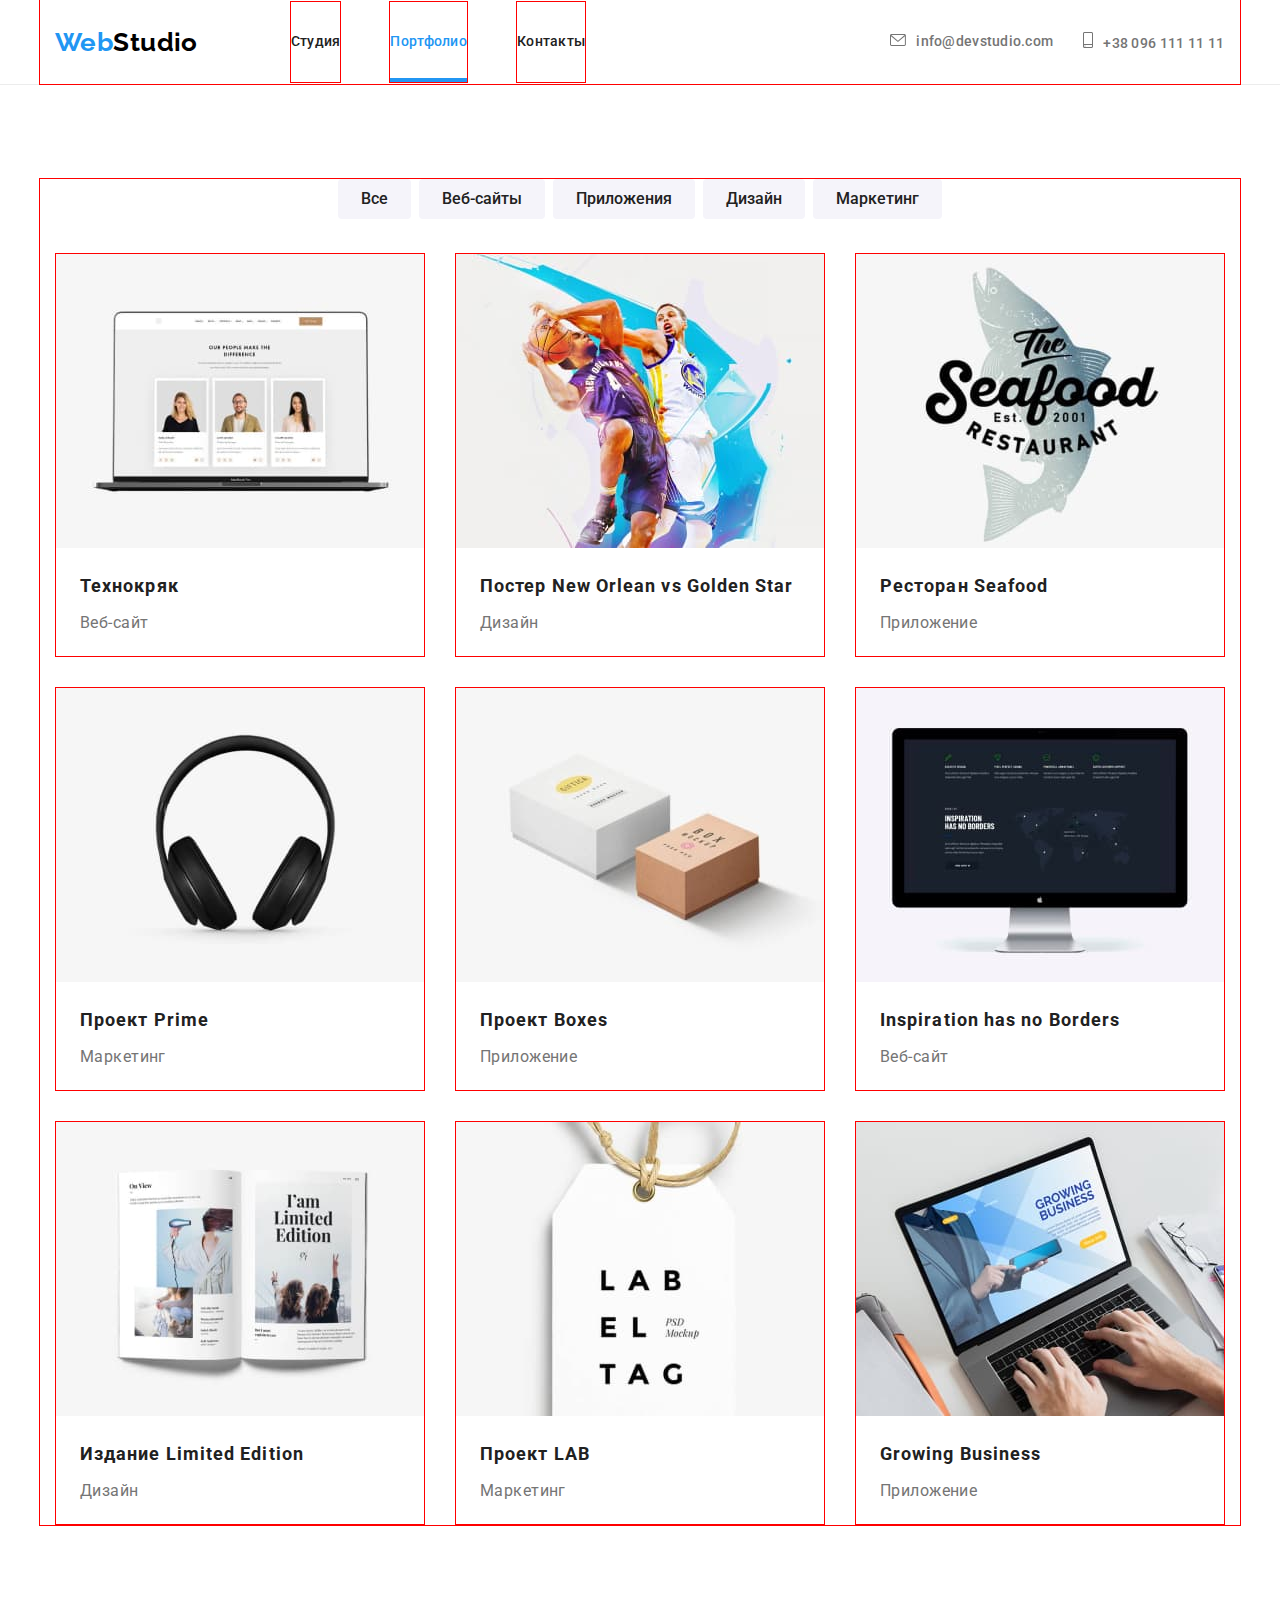
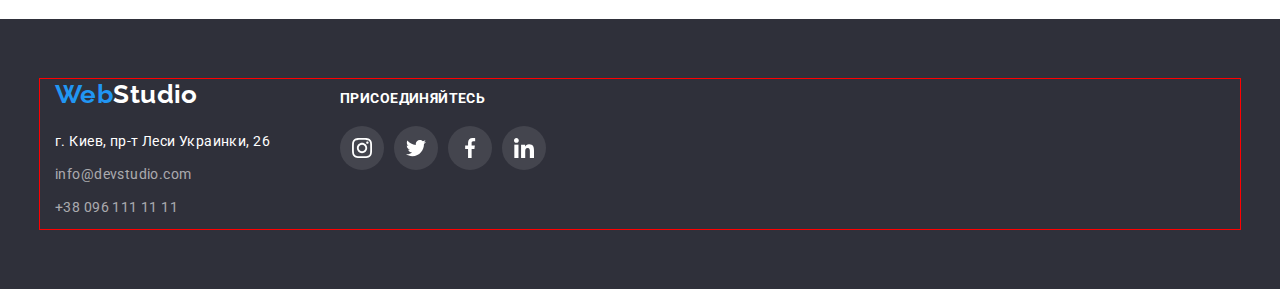
==== commit 426f04b8: "anim" ====
--- a/portfolio.html
+++ b/portfolio.html
@@ -19,7 +19,7 @@
 
 <header class="header">
     <div class="container main-nav">
-        <a class="logo link" href=""><span class="current">Web</span>Studio</a>
+        <a class="logo link" href=""><span class="logo-color">Web</span>Studio</a>
         <nav class="header-nav">
             <ul class="header-list list">
                 <li class="header-item"> <a href="./index.html" class="header-page link">Студия</a></li>
@@ -189,7 +189,7 @@
 
         <div class="footer-text">
             <address>
-                <a class="logo-footer link" href=""><span class="current">Web</span>Studio</a>
+                <a class="logo-footer link" href=""><span class="logo-color">Web</span>Studio</a>
 
                 <ul class="footer-list list">
                     <li class="footer-item"><a href="https://goo.gl/maps/V1P53VzgSbRP7Sv77" class="footer-address link"
--- a/css/style.css
+++ b/css/style.css
@@ -94,6 +94,7 @@
    
 }
 
+
 .header-list .header-item {
 
  outline: 1px solid red;  
@@ -119,12 +120,17 @@
     color: var(--logo-header-color);
 }
 
-.header-page {
-    display: block;
+.logo-color{
+    color: #2196F3;
+}
+
+.header-page{
+         display: block;
     padding-top: 32px;
     padding-bottom: 32px;
 }
    
+ 
 
 .header-item,
 .header-page {
@@ -133,14 +139,30 @@
     line-height: 1.14;
     letter-spacing: 0.02em;
 
-    color: var(--titles-color)
-    
-         }
+    color: var(--titles-color)   
+ }
 
 
 .current {
-    color: var(--button-color)
-}
+    position: relative;
+    color: var(--button-color);
+}
+
+
+.current::after{
+    position: absolute;
+    content: "";
+    display: block;
+    background-color: #2196F3;
+    width: 100%;
+    height: 4px;
+    border-radius: 2%;
+    left: 0;
+    bottom: 0;
+   
+}
+
+
 
 .contacts-list {
     display: flex;
@@ -175,11 +197,10 @@
 }
 
 .contacts-phone::before{
-    transition-property: background-color;
+    
     transition-duration: 250ms;
     transition-timing-function: cubic-bezier(0.4, 0, 0.2, 1);
     }
-}
 
 .contacts-phone::before :hover {
 fill: #2196F3;
@@ -299,25 +320,42 @@
     left: 0;
     width: 100%;
     height: 100%;
+    
 background: rgba(0, 0, 0, 0.2);
+opacity: 1;
+transition: opacity 1000ms cubic-bezier(0.4, 0, 0.2, 1),
+visibility 250ms cubic-bezier(0.4, 0, 0.2, 1)
 }
 
 .backdrop.is-hidden {
     opacity: 0;
     pointer-events: none;
+    visibility: hidden;
+}
+
+.backdrop.is-hidden .modal{
+    transform: scaleY(0.5) scaleX(0.5) translate(-50%, -50%);
+    
 }
 
 .modal {
     position: absolute;
     top: 50%;
     left: 50%;
-    transform: translate(-50%, -50%);
+    
     min-width: 528px;
     min-height: 581px;
     padding: 15px;
 
+    box-shadow: 0px 1px 3px rgba(0, 0, 0, 0.12),
+    0px 1px 1px rgba(0, 0, 0, 0.14),
+    0px 2px 1px rgba(0, 0, 0, 0.2);
+    border-radius: 4px;
+
     background-color: #fff;
-    
+    transform: scaleY(1) scaleX(1) translate(-50%, -50%);
+    transition: transform 250ms cubic-bezier(0.4, 0, 0.2, 1);
+   
 }
 
 .close-button{
@@ -549,8 +587,8 @@
     border-radius: 50px;
     justify-content: center;
     align-items: center;
-    transition: background-color 1000ms cubic-bezier(0.4, 0, 0.2, 1),
-    color 1000ms cubic-bezier(0.4, 0, 0.2, 1);
+    transition: background-color 250ms cubic-bezier(0.4, 0, 0.2, 1),
+    color 250ms cubic-bezier(0.4, 0, 0.2, 1);
    }
 
 
@@ -634,25 +672,25 @@
 
 .portfolio-thumb {
     position: relative;
-overflow: hidden;
+    overflow: hidden;
 }
 
 
 .portfolio-thumb::before{
+    position: absolute;
     content: "";
     display: inline-block;
     width: 370px;
     height: 294px;
-    position: absolute;
+    
     background: rgba(33, 150, 243, 0.9);
     
     transform: translateY(350px);
+    transition: transform 250ms cubic-bezier(0.4, 0, 0.2, 1);
     
     }
 
-       .portfolio-item:hover .portfolio-thumb::before{
-        transition: transform 250ms cubic-bezier(0.4, 0, 0.2, 1);
-        
+       .portfolio-item:hover .portfolio-thumb::before{               
         transform: translateY(0);
        }
 
@@ -675,11 +713,12 @@
     
     display: flex;
     transform: translateY(350px);
+    transition: transform 250ms cubic-bezier(0.4, 0, 0.2, 1);
    }
 
-.portfolio-item:hover .portfolio-text {
-    transition: transform 250ms cubic-bezier(0.4, 0, 0.2, 1);
-    opacity: 1;
+
+.portfolio-item:hover .portfolio-text{
+    
     transform: translate(0);
 }
 
@@ -786,8 +825,8 @@
 .svg-link {
     fill: #AFB1B8;
 
-    transition-property: background-color;
-    transition-duration: 1000ms;
+    
+    transition-duration: 250ms;
     transition-timing-function: cubic-bezier(0.4, 0, 0.2, 1);
 }
 
@@ -810,8 +849,8 @@
     cursor: pointer;
     display: flex;
     
-    transition-property: background-color;
-    transition-duration: 1000ms;
+    
+    transition-duration: 250ms;
     transition-timing-function: cubic-bezier(0.4, 0, 0.2, 1);
 }
 
@@ -859,8 +898,7 @@
     font-weight: 400;
     line-height: 1.71;
 
-    transition-property: background-color;
-    transition-duration: 1000ms;
+    transition-duration: 250ms;
     transition-timing-function: cubic-bezier(0.4, 0, 0.2, 1);
    }
 
@@ -884,8 +922,7 @@
     color: var(--header-color);
 }
 
-.footer-address, .footer-mail {  
-
+.footer-address { 
     color: var(--header-color);
 }
 
@@ -899,6 +936,7 @@
 
 .footer-item {
     margin-bottom: 9px;
+    
 }
 
 .footer-item :last-child {
@@ -938,7 +976,7 @@
     align-items: center;
 margin-left: 0;
 
-transition-property: background-color;
+
 transition-duration: 250ms;
 transition-timing-function: cubic-bezier(0.4, 0, 0.2, 1);
 }
